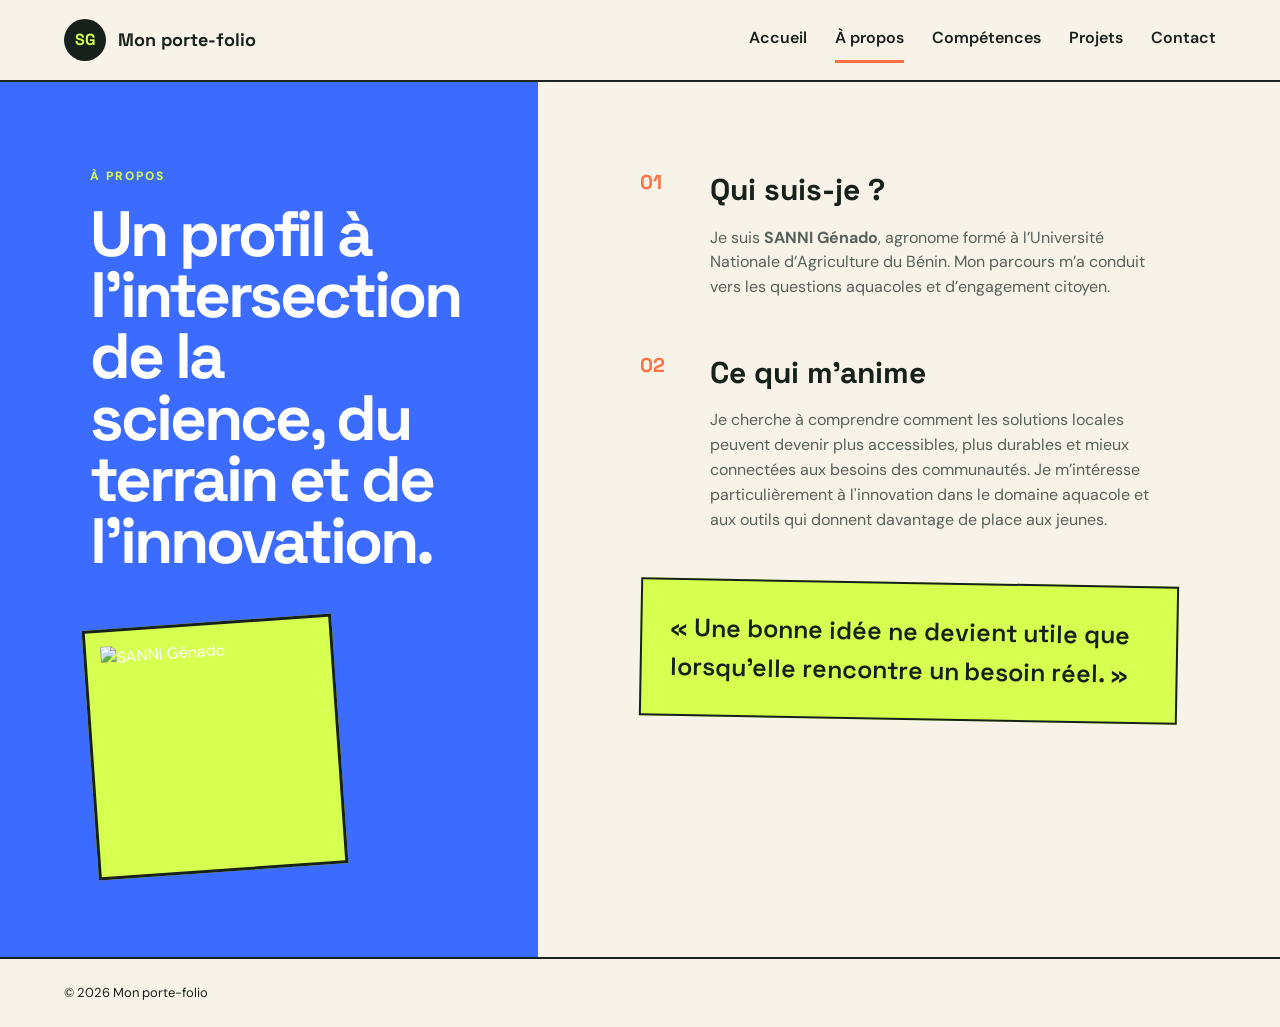
==== about.html @ c7017805 "Add files via upload" ====
<!DOCTYPE html>
<html lang="fr">
    <head>
        <meta charset="UTF-8">
        <meta name="viewport" content="width=device-width, initial-scale=1.0">
        <title>À propos — Mon porte-folio</title>
        <link rel="stylesheet" href="style.css">
    </head>
<body class="about-page">
    <header class="site-header">
        <a class="brand" href="index.html">
            <span>SG</span>
            <strong>Mon porte-folio</strong>
        </a>
        <button class="menu-toggle" aria-label="Ouvrir le menu" aria-expanded="false">
            <span></span>
            <span></span>
            <span></span>
        </button>
        <nav>
            <a href="index.html">Accueil</a>
            <a class="active" href="about.html">À propos</a>
            <a href="skills.html">Compétences</a>
            <a href="projects.html">Projets</a>
            <a href="contact.html">Contact</a>
        </nav>
    </header>
    <main class="about-layout">
        <aside class="about-side">
            <p class="eyebrow">À PROPOS</p>
            <h1>Un profil à l’intersection de la science, du terrain et de l’innovation.</h1>
            <div class="about-photo-wrap">
                <img src="assets/Image.png" alt="SANNI Génado">
            </div>
        </aside>
        <section class="about-content">
            <div class="numbered-block">
                <span>01</span>
                <div>
                    <h2>Qui suis-je ?</h2>
                    <p>Je suis <strong>SANNI Génado</strong>, agronome formé à l’Université Nationale d’Agriculture du Bénin. Mon parcours m’a conduit vers les questions aquacoles et d’engagement citoyen.</p>
                </div>
            </div>
            <div class="numbered-block">
                <span>02</span>
                <div>
                    <h2>Ce qui m’anime</h2>
                    <p>Je cherche à comprendre comment les solutions locales peuvent devenir plus accessibles, plus durables et mieux connectées aux besoins des communautés. Je m’intéresse particulièrement à l'innovation dans le domaine aquacole et aux outils qui donnent davantage de place aux jeunes.</p>
                </div>
            </div>
            <div class="quote-card">
                <p>« Une bonne idée ne devient utile que lorsqu’elle rencontre un besoin réel. »</p>
            </div>

        </section>

    </main>

    <footer>

        <p>© 2026 Mon porte-folio </p>

    </footer>
    <script src="app.js"></script>
</body>
</html>
---- style.css ----
@import url('https://fonts.googleapis.com/css2?family=DM+Sans:wght@400;500;600;700&family=Space+Grotesk:wght@400;500;600;700&display=swap');
:root{--ink:#17211b;--paper:#f7f3e9;--lime:#d7ff4f;--orange:#ff7043;--blue:#3b6cff;--pink:#ffb7d7;--line:#1c261f;--muted:#657067;--white:#fffdf7}*{box-sizing:border-box;margin:0;padding:0}html{scroll-behavior:smooth}body{font-family:'DM Sans',sans-serif;background:var(--paper);color:var(--ink);line-height:1.55}a{text-decoration:none;color:inherit}.site-header{min-height:82px;border-bottom:2px solid var(--line);display:flex;align-items:center;justify-content:space-between;padding:0 5vw;position:relative;z-index:10;background:var(--paper)}.brand{display:flex;align-items:center;gap:12px;font-family:'Space Grotesk',sans-serif}.brand span{width:42px;height:42px;background:var(--ink);color:var(--lime);display:grid;place-items:center;font-weight:700;border-radius:50%}.brand strong{font-size:18px}.site-header nav{display:flex;gap:28px}.site-header nav a{font-weight:600;padding:9px 0;border-bottom:3px solid transparent}.site-header nav a.active,.site-header nav a:hover{border-color:var(--orange)}.menu-toggle{display:none;background:none;border:0;width:44px;padding:8px}.menu-toggle span{display:block;height:3px;background:var(--ink);margin:5px 0}.eyebrow{font-size:12px;font-weight:800;letter-spacing:2px;color:var(--orange);margin-bottom:18px}.hero-new{min-height:690px;display:grid;grid-template-columns:1.1fr .9fr;gap:5vw;align-items:center;padding:70px 8vw 85px;overflow:hidden}.hero-copy h1,.about-side h1,.projects-heading h1,.skills-intro h1,.contact-message h1,.thanks h1{font-family:'Space Grotesk',sans-serif;font-size:clamp(48px,7vw,94px);line-height:.96;letter-spacing:-4px}.hero-copy h1 em,.projects-heading h1 em,.skills-intro h1 em,.contact-message h1 em{font-style:normal;color:var(--blue)}.lead{font-size:19px;max-width:650px;margin:28px 0;color:#4f5b53}.hero-actions{display:flex;align-items:center;gap:25px;margin:30px 0 55px}.btn{display:inline-flex;align-items:center;justify-content:center;padding:15px 22px;border:2px solid var(--ink);font-weight:800}.btn-primary{background:var(--lime)}.btn-primary:hover{transform:translateY(-3px);box-shadow:5px 5px 0 var(--ink)}.btn-dark{background:var(--ink);color:var(--paper)}.text-link,.arrow-link{font-weight:800;border-bottom:2px solid var(--orange)}.hero-stats{display:flex;gap:30px}.hero-stats div{display:flex;flex-direction:column;border-left:3px solid var(--ink);padding-left:12px}.hero-stats b{font-family:'Space Grotesk';font-size:23px}.hero-stats span{font-size:12px;color:var(--muted);max-width:130px}.hero-visual{height:530px;position:relative;display:grid;place-items:center}.hero-visual img{width:min(390px,80%);height:440px;object-fit:cover;position:relative;z-index:2;border:3px solid var(--ink);border-radius:48% 48% 8% 8%;filter:saturate(1.1)}.shape{position:absolute;border:2px solid var(--ink)}.shape-one{width:430px;height:430px;background:var(--pink);border-radius:50%;transform:rotate(13deg)}.shape-two{width:170px;height:170px;background:var(--lime);right:3%;top:5%;border-radius:35%;transform:rotate(-18deg)}.floating-card{position:absolute;z-index:3;bottom:12%;left:0;background:var(--white);border:2px solid var(--ink);padding:18px 20px;box-shadow:8px 8px 0 var(--ink)}.floating-card small{display:block;color:var(--orange);font-weight:800;letter-spacing:1px}.floating-card strong{font-family:'Space Grotesk';font-size:17px}.marquee{border-top:2px solid var(--ink);border-bottom:2px solid var(--ink);background:var(--lime);padding:17px 4vw;display:flex;justify-content:space-around;font-family:'Space Grotesk';font-weight:800;letter-spacing:1px;flex-wrap:wrap;gap:10px}.home-grid{display:grid;grid-template-columns:2fr 1fr 1fr 1fr;padding:75px 7vw;gap:18px}.intro-panel{padding:20px 25px 20px 0}.intro-panel h2{font-family:'Space Grotesk';font-size:39px;line-height:1.05;margin-bottom:18px}.intro-panel p:not(.eyebrow){color:var(--muted);max-width:500px}.arrow-link{display:inline-block;margin-top:28px}.mini-panel{padding:28px;min-height:230px;border:2px solid var(--ink);display:flex;flex-direction:column;justify-content:space-between}.mini-panel span{font-weight:800}.mini-panel h3{font-family:'Space Grotesk';font-size:26px}.accent-a{background:var(--pink)}.accent-b{background:#d6e2ff}.accent-c{background:var(--orange)}footer{border-top:2px solid var(--ink);padding:24px 5vw;display:flex;justify-content:space-between;align-items:center;font-size:13px}.socials{display:flex;gap:20px;font-weight:700}.socials a:hover{color:var(--orange)}
/* about */.about-layout{display:grid;grid-template-columns:42% 58%;min-height:780px}.about-side{padding:85px 7vw;background:var(--blue);color:white}.about-side .eyebrow{color:var(--lime)}.about-side h1{font-size:clamp(42px,5vw,72px);letter-spacing:-3px}.about-photo-wrap{margin-top:50px;width:250px;height:250px;border:3px solid var(--ink);background:var(--lime);padding:14px;transform:rotate(-4deg)}.about-photo-wrap img{width:100%;height:100%;object-fit:cover}.about-content{padding:85px 8vw}.numbered-block{display:grid;grid-template-columns:50px 1fr;gap:20px;margin-bottom:50px}.numbered-block>span{font-family:'Space Grotesk';font-size:20px;color:var(--orange);font-weight:800}.numbered-block h2{font-family:'Space Grotesk';font-size:30px;margin-bottom:12px}.numbered-block p{max-width:700px;color:#566159}.quote-card{background:var(--lime);border:2px solid var(--ink);padding:28px;margin:20px 0 35px;font-family:'Space Grotesk';font-size:25px;font-weight:600;transform:rotate(1deg)}.timeline{border-top:2px solid var(--ink)}.timeline div{display:grid;grid-template-columns:160px 1fr;padding:18px 0;border-bottom:1px solid #bbc2bb}.timeline b{font-family:'Space Grotesk'}.timeline span{color:var(--muted)}
/* projects */.projects-main{padding:80px 7vw}.projects-heading{display:grid;grid-template-columns:1fr .7fr;gap:7vw;align-items:end;margin-bottom:55px}.projects-heading h1{font-size:clamp(50px,6vw,82px)}.projects-heading>p{font-size:18px;color:var(--muted);max-width:470px}.project-grid{display:grid;grid-template-columns:1.25fr .75fr;gap:20px}.project-card{border:2px solid var(--ink);min-height:330px;overflow:hidden}.project-large{grid-row:span 2;background:var(--white)}.project-image{height:330px;background:var(--lime)}.project-image img{width:100%;height:100%;object-fit:cover}.project-body{padding:27px}.project-body>span,.project-image-card span{font-size:11px;letter-spacing:1.3px;font-weight:900}.project-body h2,.project-image-card h2{font-family:'Space Grotesk';font-size:38px;margin:10px 0}.project-body p,.project-image-card p{color:#59645c;margin-bottom:20px}.project-body a{font-weight:800;border-bottom:2px solid var(--ink)}.project-yellow{background:var(--lime)}.project-blue{background:#d6e2ff}.project-image-card{grid-column:1/-1;display:grid;grid-template-columns:1fr 1fr;background:var(--orange)}.project-image-card>img{width:100%;height:100%;min-height:310px;object-fit:cover}.project-image-card>div{padding:35px}
/* skills */.skills-main{padding:80px 7vw}.skills-intro{display:flex;justify-content:space-between;align-items:end;margin-bottom:55px}.skills-intro h1{font-size:clamp(52px,6vw,85px)}.skills-grid{display:grid;grid-template-columns:repeat(3,1fr);border-top:2px solid var(--ink);border-left:2px solid var(--ink)}.skills-grid article{min-height:280px;padding:28px;border-right:2px solid var(--ink);border-bottom:2px solid var(--ink);transition:.2s}.skills-grid article:hover{background:var(--pink);transform:translate(-4px,-4px)}.skills-grid b{font-family:'Space Grotesk';color:var(--orange)}.skills-grid h2{font-family:'Space Grotesk';font-size:28px;margin:75px 0 10px}.skills-grid p{color:var(--muted)}
/* contact */.contact-main{display:grid;grid-template-columns:1fr 1fr;min-height:720px}.contact-message{background:var(--orange);padding:90px 8vw}.contact-message h1{font-size:clamp(50px,6vw,82px)}.contact-message h1 em{color:var(--lime)}.contact-message>p:not(.eyebrow){font-size:18px;max-width:520px;margin:25px 0 55px}.contact-links{display:flex;flex-direction:column;gap:20px}.contact-links a{border-top:2px solid var(--ink);padding-top:14px}.contact-links small{display:block;font-weight:900;letter-spacing:1px}.contact-links strong{font-size:18px}.contact-form-wrap{padding:90px 8vw;background:var(--paper);display:flex;align-items:center}.contact-form-wrap form{width:100%}.contact-form-wrap label{font-weight:800;margin:17px 0 7px}.contact-form-wrap input,.contact-form-wrap textarea{border:0;border-bottom:2px solid var(--ink);background:transparent;padding:13px 0;font:inherit;outline:0}.contact-form-wrap input:focus,.contact-form-wrap textarea:focus{border-color:var(--blue)}.contact-form-wrap textarea{min-height:160px;resize:vertical}.contact-form-wrap .btn{margin-top:30px;width:auto;cursor:pointer}.thanks-page{min-height:100vh;display:grid;place-items:center;background:var(--blue)}.thanks{text-align:center;background:var(--paper);padding:70px;max-width:700px;border:3px solid var(--ink);box-shadow:12px 12px 0 var(--ink)}.thanks-mark{width:70px;height:70px;border-radius:50%;background:var(--lime);border:2px solid var(--ink);display:grid;place-items:center;font-size:36px;font-weight:900;margin:0 auto 25px}.thanks h1{font-size:54px;letter-spacing:-2px;margin-bottom:15px}.thanks p:not(.eyebrow){color:var(--muted);margin-bottom:30px}
@media(max-width:900px){.site-header{padding:15px 5vw}.menu-toggle{display:block}.site-header nav{display:none;position:absolute;top:78px;left:0;right:0;background:var(--paper);border-bottom:2px solid var(--ink);padding:20px 5vw;flex-direction:column;gap:12px}.site-header nav.open{display:flex}.hero-new,.about-layout,.contact-main{grid-template-columns:1fr}.hero-new{padding-top:50px}.hero-visual{height:470px}.home-grid{grid-template-columns:1fr 1fr}.intro-panel{grid-column:1/-1}.projects-heading{grid-template-columns:1fr}.project-grid{grid-template-columns:1fr}.project-large{grid-row:auto}.project-image-card{grid-column:auto;grid-template-columns:1fr}.skills-intro{display:block}.skills-grid{grid-template-columns:1fr 1fr}.about-side{padding-bottom:55px}.contact-message{padding-bottom:60px}}@media(max-width:600px){.brand strong{font-size:15px}.hero-copy h1,.about-side h1,.projects-heading h1,.skills-intro h1,.contact-message h1{letter-spacing:-2px}.hero-actions,.hero-stats{flex-wrap:wrap}.hero-stats{gap:15px}.home-grid{grid-template-columns:1fr;padding:55px 5vw}.mini-panel{min-height:190px}.skills-grid{grid-template-columns:1fr}.projects-main,.skills-main{padding:55px 5vw}.about-content,.about-side{padding:55px 6vw}.contact-message,.contact-form-wrap{padding:60px 6vw}.timeline div{grid-template-columns:1fr;gap:5px}.floating-card{left:3%;bottom:6%}footer{align-items:flex-start;gap:20px;flex-direction:column}.thanks{margin:20px;padding:45px 25px}.thanks h1{font-size:42px}}
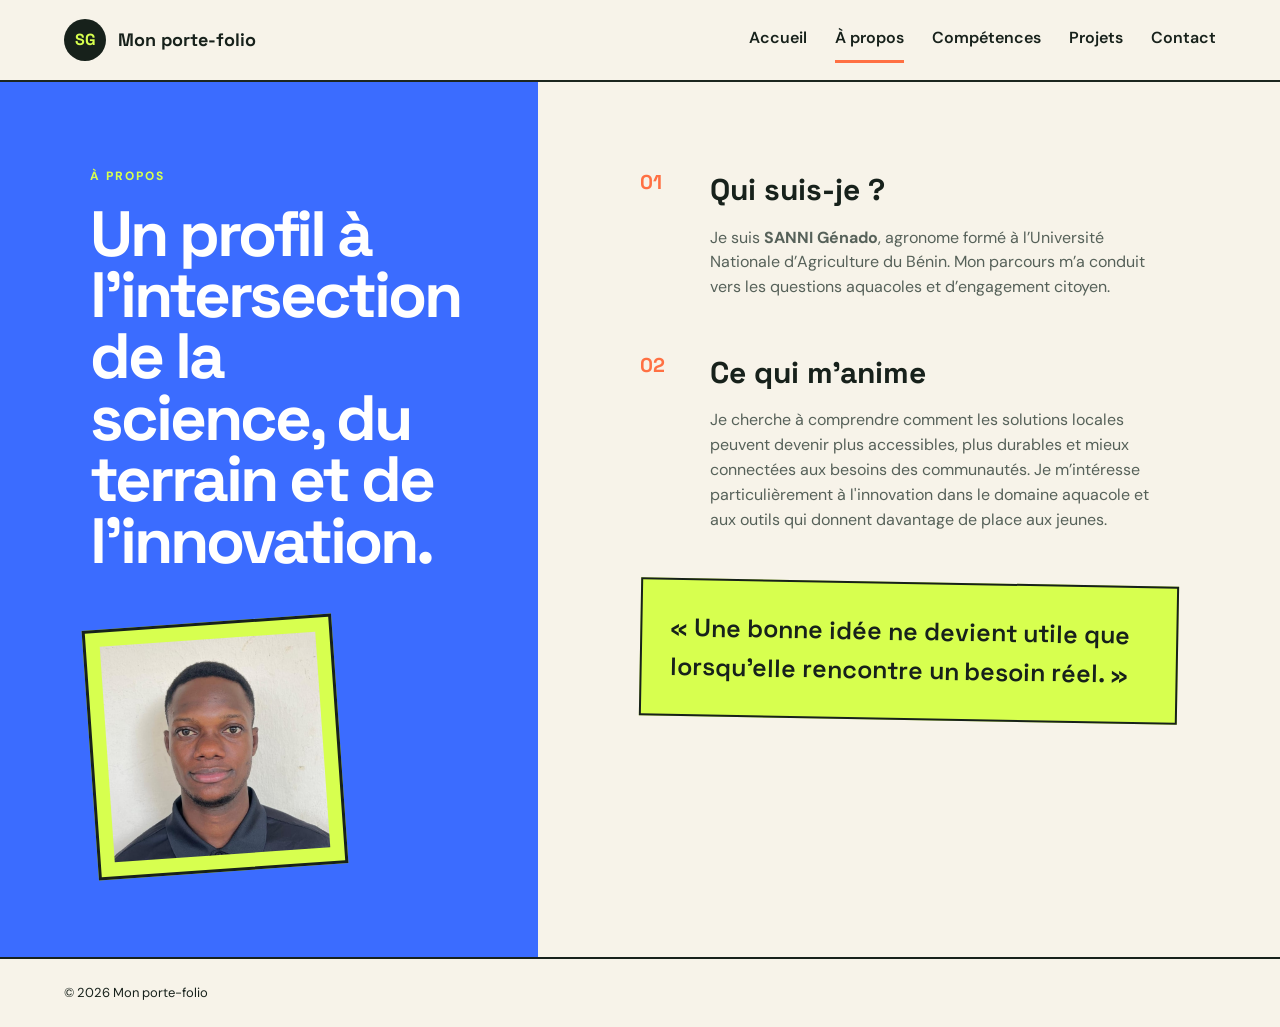
==== commit 148cbd94: "Update about.html" ====
--- a/about.html
+++ b/about.html
@@ -30,7 +30,7 @@
             <p class="eyebrow">À PROPOS</p>
             <h1>Un profil à l’intersection de la science, du terrain et de l’innovation.</h1>
             <div class="about-photo-wrap">
-                <img src="assets/Image.png" alt="SANNI Génado">
+                <img src="Image.png" alt="SANNI Génado">
             </div>
         </aside>
         <section class="about-content">
